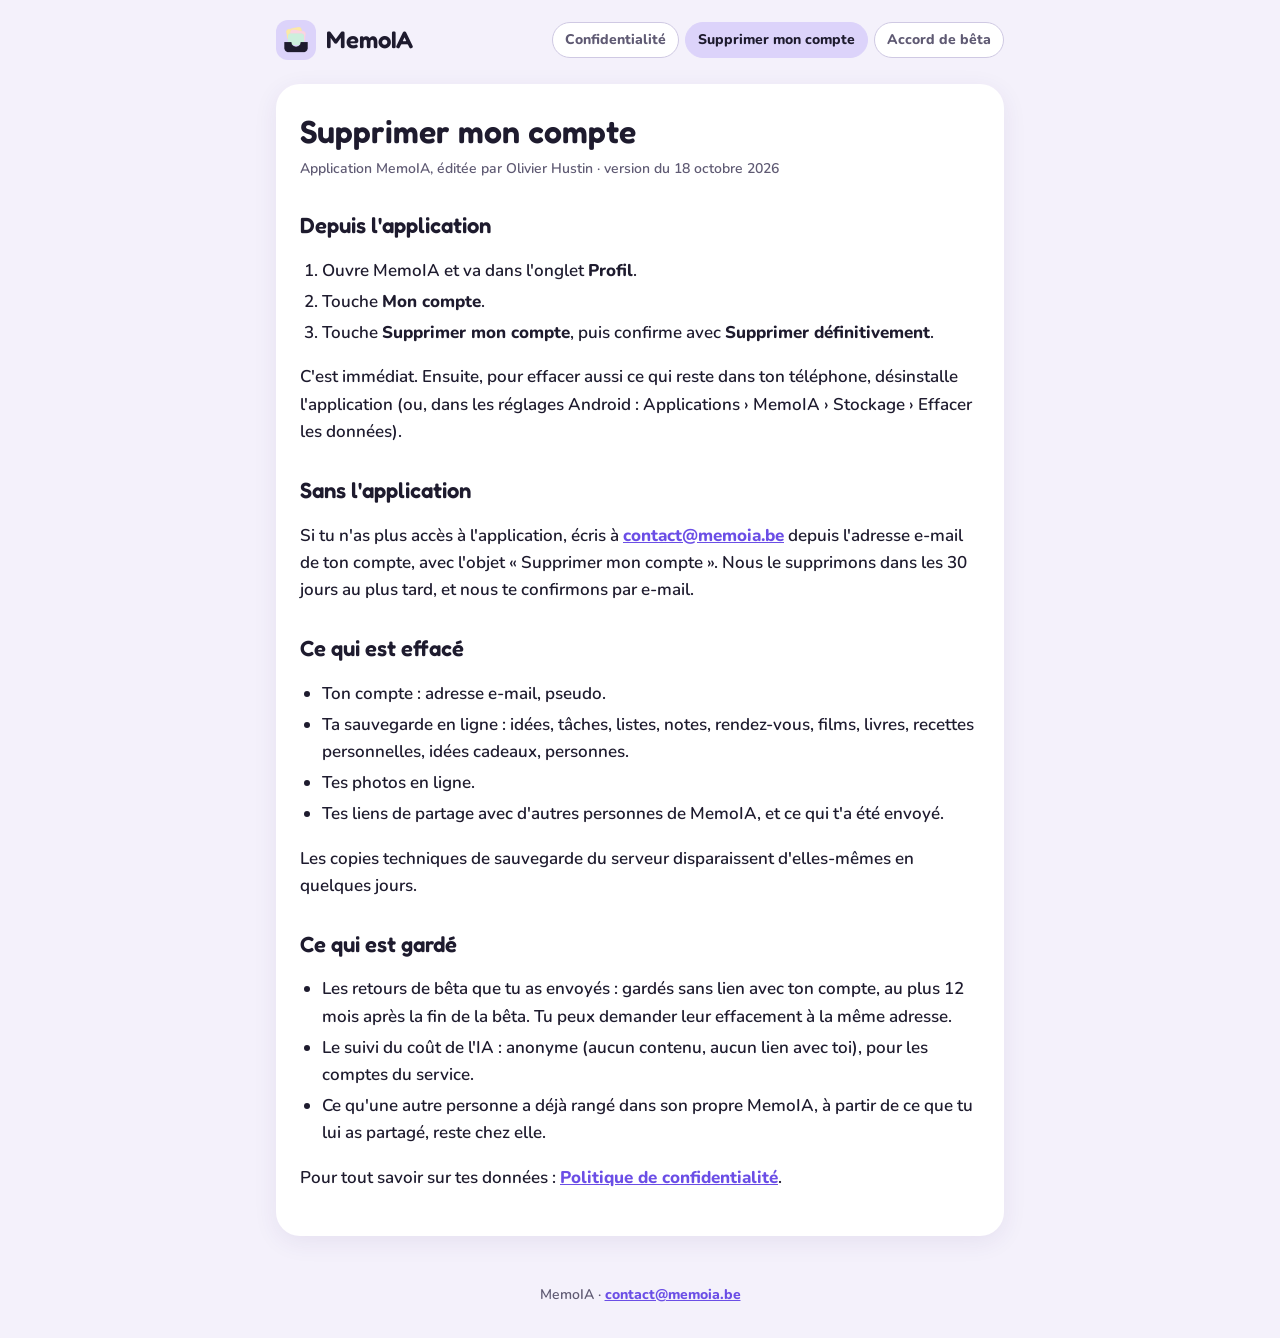
==== supprimer-mon-compte.html @ 6d0d440e "Site memoia.be : accueil, confidentialite, supprimer mon compte, accord de beta Co-Authored-By: Clau" ====
<!doctype html>
<html lang="fr">
<head>
<meta charset="utf-8">
<meta name="viewport" content="width=device-width, initial-scale=1">
<title>Supprimer mon compte · MemoIA</title>
<meta name="description" content="Comment supprimer ton compte MemoIA et toutes tes données, depuis l'application ou par e-mail.">
<link rel="icon" href="favicon.png">
<link rel="stylesheet" href="style.css">
</head>
<body>
<header class="top">
  <a class="brand" href="index.html"><img src="icon.png" alt=""><span>MemoIA</span></a>
  <nav class="links" aria-label="Pages">
    <a href="confidentialite.html">Confidentialité</a>
    <a href="supprimer-mon-compte.html" aria-current="page">Supprimer mon compte</a>
    <a href="accord-beta.html">Accord de bêta</a>
  </nav>
</header>
<main>
<article class="card">
<h1>Supprimer mon compte</h1>
<p class="updated">Application MemoIA, éditée par Olivier Hustin · version du 18 octobre 2026</p>

<h2>Depuis l'application</h2>
<ol>
  <li>Ouvre MemoIA et va dans l'onglet <strong>Profil</strong>.</li>
  <li>Touche <strong>Mon compte</strong>.</li>
  <li>Touche <strong>Supprimer mon compte</strong>, puis confirme avec <strong>Supprimer définitivement</strong>.</li>
</ol>
<p>C'est immédiat. Ensuite, pour effacer aussi ce qui reste dans ton téléphone, désinstalle l'application (ou, dans les réglages Android : Applications › MemoIA › Stockage › Effacer les données).</p>

<h2>Sans l'application</h2>
<p>Si tu n'as plus accès à l'application, écris à <a href="mailto:contact@memoia.be?subject=Supprimer%20mon%20compte%20MemoIA">contact@memoia.be</a> depuis l'adresse e-mail de ton compte, avec l'objet « Supprimer mon compte ». Nous le supprimons dans les 30 jours au plus tard, et nous te confirmons par e-mail.</p>

<h2>Ce qui est effacé</h2>
<ul>
  <li>Ton compte : adresse e-mail, pseudo.</li>
  <li>Ta sauvegarde en ligne : idées, tâches, listes, notes, rendez-vous, films, livres, recettes personnelles, idées cadeaux, personnes.</li>
  <li>Tes photos en ligne.</li>
  <li>Tes liens de partage avec d'autres personnes de MemoIA, et ce qui t'a été envoyé.</li>
</ul>
<p>Les copies techniques de sauvegarde du serveur disparaissent d'elles-mêmes en quelques jours.</p>

<h2>Ce qui est gardé</h2>
<ul>
  <li>Les retours de bêta que tu as envoyés : gardés sans lien avec ton compte, au plus 12 mois après la fin de la bêta. Tu peux demander leur effacement à la même adresse.</li>
  <li>Le suivi du coût de l'IA : anonyme (aucun contenu, aucun lien avec toi), pour les comptes du service.</li>
  <li>Ce qu'une autre personne a déjà rangé dans son propre MemoIA, à partir de ce que tu lui as partagé, reste chez elle.</li>
</ul>
<p>Pour tout savoir sur tes données : <a href="confidentialite.html">Politique de confidentialité</a>.</p>
</article>
</main>
<footer>MemoIA · <a href="mailto:contact@memoia.be">contact@memoia.be</a></footer>
</body>
</html>
---- style.css ----
/* Site memoia.be : couleurs « Pastel vivant » de l'app (src/theme/tokens.ts).
   Polices hébergées ici (licence SIL OFL), pour ne rien charger chez un tiers. */
@font-face { font-family: 'Fredoka'; src: url('fonts/Fredoka_600SemiBold.ttf') format('truetype'); font-weight: 600; font-display: swap; }
@font-face { font-family: 'Nunito'; src: url('fonts/Nunito_600SemiBold.ttf') format('truetype'); font-weight: 600; font-display: swap; }
@font-face { font-family: 'Nunito'; src: url('fonts/Nunito_800ExtraBold.ttf') format('truetype'); font-weight: 800; font-display: swap; }

:root {
  --bg: #F4F1FB;
  --surface: #FFFFFF;
  --muted-surface: #EEEAFB;
  --ink: #1E1B2E;
  --ink-muted: #5F5A73;
  --border: #CFC9E3;
  --primary: #6B4EE6;
  --primary-soft: #DCD3FA;
  --mint: #CDEFDD;
  --mint-ink: #1F6B47;
}

* { box-sizing: border-box; }
html { -webkit-text-size-adjust: 100%; }
body {
  margin: 0;
  background: var(--bg);
  color: var(--ink);
  font-family: 'Nunito', system-ui, -apple-system, 'Segoe UI', Roboto, sans-serif;
  font-weight: 600;
  font-size: 17px;
  line-height: 1.6;
}
a { color: var(--primary); font-weight: 800; }
a:focus-visible { outline: 3px solid var(--primary); outline-offset: 2px; border-radius: 4px; }

header.top {
  max-width: 760px; margin: 0 auto; padding: 20px 16px 0;
  display: flex; align-items: center; justify-content: space-between; gap: 12px; flex-wrap: wrap;
}
.brand { display: flex; align-items: center; gap: 10px; text-decoration: none; color: var(--ink); }
.brand img { width: 40px; height: 40px; border-radius: 12px; }
.brand span { font-family: 'Fredoka', sans-serif; font-weight: 600; font-size: 24px; }
nav.links { display: flex; gap: 6px; flex-wrap: wrap; }
nav.links a {
  font-size: 14px; text-decoration: none; color: var(--ink-muted);
  padding: 6px 12px; border-radius: 999px; background: var(--surface); border: 1px solid var(--border);
}
nav.links a[aria-current="page"] { background: var(--primary-soft); color: var(--ink); border-color: var(--primary-soft); }

main { max-width: 760px; margin: 0 auto; padding: 24px 16px 48px; }
.card {
  background: var(--surface); border-radius: 24px; padding: 28px 24px;
  box-shadow: 0 6px 24px rgba(60, 40, 120, 0.08);
}
h1, h2, h3 { font-family: 'Fredoka', sans-serif; font-weight: 600; line-height: 1.25; }
h1 { font-size: 32px; margin: 0 0 6px; }
h2 { font-size: 22px; margin: 32px 0 8px; }
h3 { font-size: 18px; margin: 20px 0 6px; }
.updated { color: var(--ink-muted); font-size: 14px; margin: 0 0 20px; }
.intro { font-size: 18px; }
.note {
  background: var(--muted-surface); border-radius: 16px; padding: 14px 18px; margin: 16px 0;
}
.ok { background: var(--mint); color: var(--mint-ink); }
ul, ol { padding-left: 22px; }
li { margin: 4px 0; }

.table-wrap { overflow-x: auto; margin: 12px 0; }
table { border-collapse: collapse; width: 100%; font-size: 15px; min-width: 520px; }
th, td { text-align: left; vertical-align: top; padding: 10px 12px; border-bottom: 1px solid var(--border); }
th { font-weight: 800; background: var(--muted-surface); }

.hero { text-align: center; padding: 24px 0 8px; }
.hero img { width: 96px; height: 96px; border-radius: 26px; }
.hero h1 { font-size: 38px; margin-top: 12px; }
.hero p { color: var(--ink-muted); font-size: 19px; margin: 4px auto; max-width: 520px; }
.tiles { display: grid; grid-template-columns: repeat(auto-fit, minmax(200px, 1fr)); gap: 12px; margin-top: 24px; }
.tile {
  display: block; background: var(--surface); border-radius: 20px; padding: 18px 20px; text-decoration: none; color: var(--ink);
  border: 1px solid var(--border);
}
.tile strong { display: block; font-family: 'Fredoka', sans-serif; font-weight: 600; font-size: 18px; margin-bottom: 2px; }
.tile span { color: var(--ink-muted); font-weight: 600; font-size: 15px; }

footer { max-width: 760px; margin: 0 auto; padding: 0 16px 32px; color: var(--ink-muted); font-size: 14px; text-align: center; }

@media (max-width: 480px) {
  h1 { font-size: 27px; }
  .card { padding: 22px 18px; border-radius: 20px; }
}
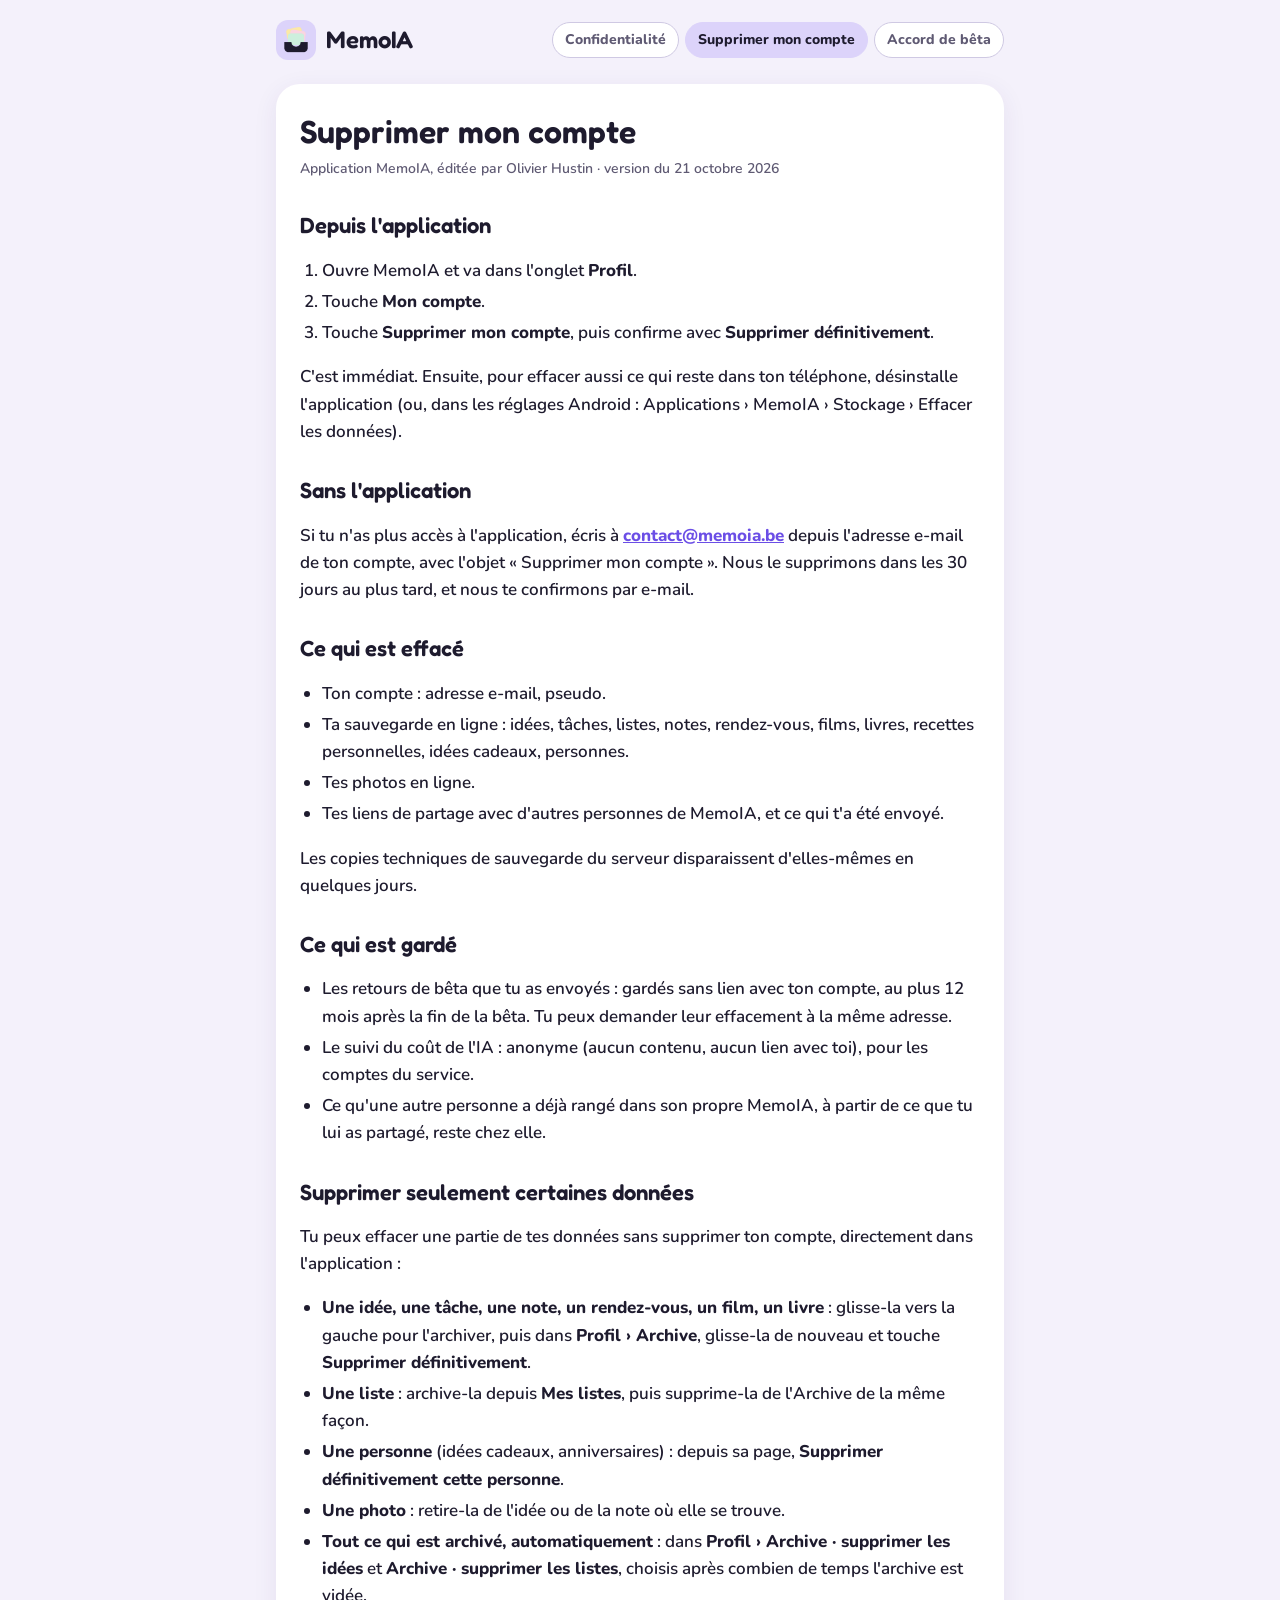
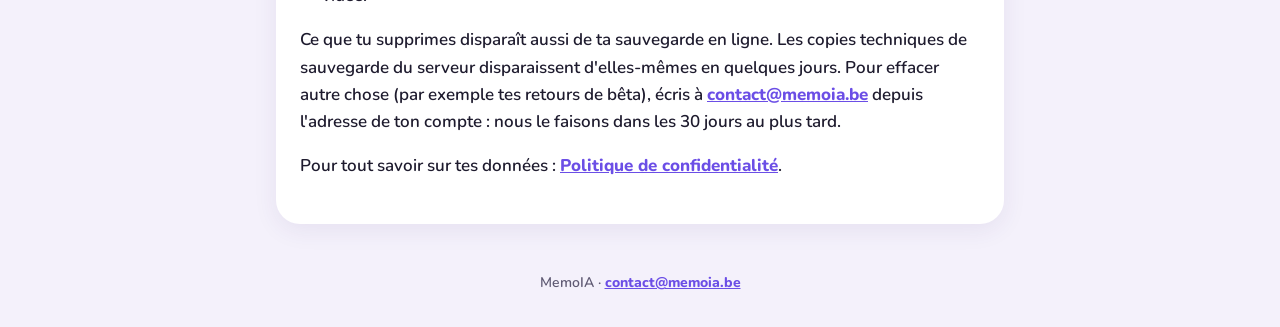
==== commit 350f3ad2: "Supprimer seulement certaines donnees (21/10)" ====
--- a/supprimer-mon-compte.html
+++ b/supprimer-mon-compte.html
@@ -4,7 +4,7 @@
 <meta charset="utf-8">
 <meta name="viewport" content="width=device-width, initial-scale=1">
 <title>Supprimer mon compte · MemoIA</title>
-<meta name="description" content="Comment supprimer ton compte MemoIA et toutes tes données, depuis l'application ou par e-mail.">
+<meta name="description" content="Comment supprimer ton compte MemoIA, ou seulement certaines de tes données, depuis l'application ou par e-mail.">
 <link rel="icon" href="favicon.png">
 <link rel="stylesheet" href="style.css">
 </head>
@@ -20,7 +20,7 @@
 <main>
 <article class="card">
 <h1>Supprimer mon compte</h1>
-<p class="updated">Application MemoIA, éditée par Olivier Hustin · version du 18 octobre 2026</p>
+<p class="updated">Application MemoIA, éditée par Olivier Hustin · version du 21 octobre 2026</p>
 
 <h2>Depuis l'application</h2>
 <ol>
@@ -48,6 +48,17 @@
   <li>Le suivi du coût de l'IA : anonyme (aucun contenu, aucun lien avec toi), pour les comptes du service.</li>
   <li>Ce qu'une autre personne a déjà rangé dans son propre MemoIA, à partir de ce que tu lui as partagé, reste chez elle.</li>
 </ul>
+<h2 id="certaines-donnees">Supprimer seulement certaines données</h2>
+<p>Tu peux effacer une partie de tes données sans supprimer ton compte, directement dans l'application :</p>
+<ul>
+  <li><strong>Une idée, une tâche, une note, un rendez-vous, un film, un livre</strong> : glisse-la vers la gauche pour l'archiver, puis dans <strong>Profil › Archive</strong>, glisse-la de nouveau et touche <strong>Supprimer définitivement</strong>.</li>
+  <li><strong>Une liste</strong> : archive-la depuis <strong>Mes listes</strong>, puis supprime-la de l'Archive de la même façon.</li>
+  <li><strong>Une personne</strong> (idées cadeaux, anniversaires) : depuis sa page, <strong>Supprimer définitivement cette personne</strong>.</li>
+  <li><strong>Une photo</strong> : retire-la de l'idée ou de la note où elle se trouve.</li>
+  <li><strong>Tout ce qui est archivé, automatiquement</strong> : dans <strong>Profil › Archive · supprimer les idées</strong> et <strong>Archive · supprimer les listes</strong>, choisis après combien de temps l'archive est vidée.</li>
+</ul>
+<p>Ce que tu supprimes disparaît aussi de ta sauvegarde en ligne. Les copies techniques de sauvegarde du serveur disparaissent d'elles-mêmes en quelques jours. Pour effacer autre chose (par exemple tes retours de bêta), écris à <a href="mailto:contact@memoia.be?subject=Supprimer%20mes%20donn%C3%A9es%20MemoIA">contact@memoia.be</a> depuis l'adresse de ton compte : nous le faisons dans les 30 jours au plus tard.</p>
+
 <p>Pour tout savoir sur tes données : <a href="confidentialite.html">Politique de confidentialité</a>.</p>
 </article>
 </main>
